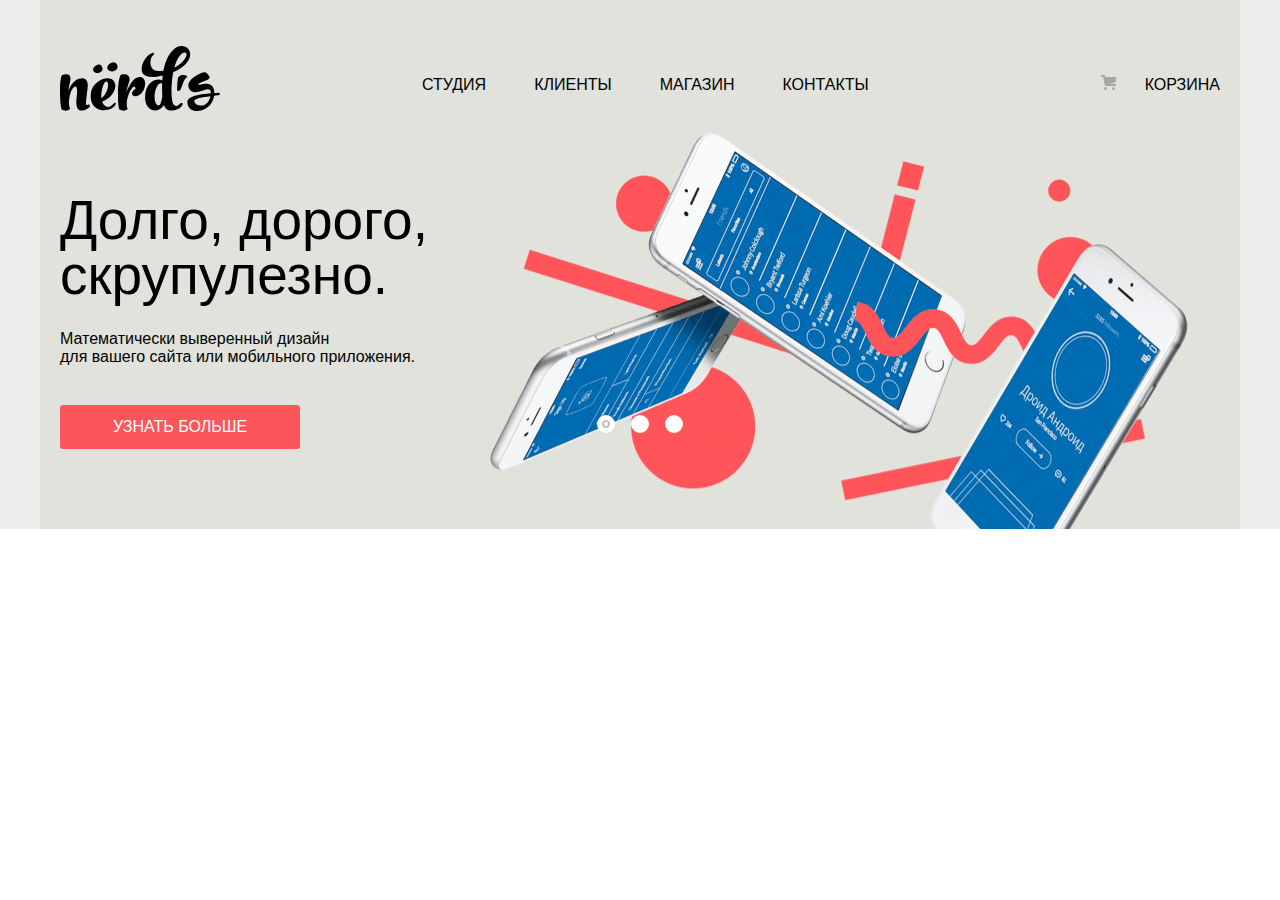
==== index.html @ 257cc210 "Slider" ====
<!DOCTYPE html>
<html lang="ru">
	<head>
		<meta charset="utf-8">
		<title>Главная</title>
		<link rel="stylesheet" href="css/normalize.css">
		<link rel="stylesheet" href="css/style.css">
		<link rel-"stylesheet" href="css/fonts.css">
	</head>

	<body>
		<!-- ===== HEADER ===== -->
		<header class="main-header">
			<!-- Main-navigation -->
			<div class="main-nav-container">
				<nav class="main-nav">
					<a class="main-header-logo">
						<img src="img/nerds-logo.svg" width="160" height="65" alt="Логотип дизайн студии Nerds">
					</a>
					<ul class="main-nav__list">
						<li class="main-nav__item"><a href="#">Студия</a></li>
						<li class="main-nav__item"><a href="#">Клиенты</a></li>
						<li class="main-nav__item"><a href="#">Магазин</a></li>
						<li class="main-nav__item"><a href="#">Контакты</a></li>
					</ul>		
				</nav>
				<a class="shopcart" href="#" title="Корзина покупок">
					<svg version="1.1" id="Layer_1" xmlns="http://www.w3.org/2000/svg" xmlns:xlink="http://www.w3.org/1999/xlink" x="0px" y="0px"
							width="15px" height="15px" viewBox="0 0 15 15" enable-background="new 0 0 15 15" xml:space="preserve">
						<g>
							<circle cx="4.5" cy="13.5" r="1.5"/>
							<circle cx="12.5" cy="13.5" r="1.5"/>
							<polygon points="15,2 4.07,2 3.648,0 0,0 0,2 2.031,2 4.016,11 15,11 15,9 9.441,9 15,6.951"/>
						</g>
					</svg>
					Корзина
				</a>
			</div>
		</header>
		
		<!-- ===== MAIN ===== -->
		<main>
			<h1 class="visually-hidden">Студия веб-дизайна "Нёрдз"</h1>

			<!-- Slider -->
			<section class="slider">
				<div class="container">
					<h2 class="visually-hidden">Преимущества</h2>
					<input class="visually-hidden" type="radio" id="product-1" name="toggle" checked>
					<input class="visually-hidden" type="radio" id="product-2" name="toggle">
					<input class="visually-hidden" type="radio" id="product-3" name="toggle">

					<div class="slider-controls">
						<label class="slider-controls__item item-1" for="product-1">Первый</label>
						<label class="slider-controls__item item-2" for="product-2">Второй</label>
						<label class="slider-controls__item item-3" for="product-3">Третий</label>
					</div>

					<ul class="slider__list">
						<li class="slider__item">
							<h3>Долго, дорого,<br> скрупулезно.</h3>
							<p>
								Математически выверенный дизайн<br>
								для вашего сайта или мобильного приложения.
							</p>
							<a class="slider__button button" href="#">Узнать больше</a>
						</li>
						<li class="slider__item">
							<h3>Любим математику как никто другой</h3>
							<p>
								Никакого креатива, только математические формулы для расчета идеальных пропорций.
							</p>
							<a class="slider__button button" href="#">Узнать больше</a>
						</li>
						<li class="slider__item">
							<h3>Только ночь,<br> только хардкор</h3>
							<p>
								Работать днем, как все? Мы против этого.<br> 
								Ближе к полуночи работа только начинается.
							</p>
							<a class="slider__button button" href="#">Узнать больше</a>
						</li>
					</ul>
				</div>
			</section>	
			
			<!-- Services -->
			<!-- <section class="services">
				<h2 class="visually-hidden">Приемущества</h2>
				<ul class="services__list">
					<li class="services__item">
						<h3>Веб-сайты</h3>
						<p>Мир никогда не будет прежним после того как увидит ваш сайт!</p>
						<button type="button" name="order">Заказать</button>
					</li>
					<li class="services__item">
						<h3>Приложения</h3>
						<p>Покорите топ-10 приложений в AppStore и Google Play</p>
						<button type="button" name="order">Заказать</button>
					</li>
					<li class="services__item">
						<h3>Презентации</h3>
						<p>Вы даже не подозреваете, насколько вы изумительны!</p>
						<button type="button" name="order">Заказать</button>
					</li>
				</ul>
			</section> -->

			<!-- Features -->
			<!-- <section class="features">
				<p>Выполняем заказы на разработку:</p>
				<ul>
					<li>Веб-сайтов любой сложности</li>
					<li>Мобильных приложений для iOS и Android</li>	
					<li>Слайдшоу и видео для корпоративных презентаций</li>
				</ul>
			</section> -->

			<!-- Сlient -->
			<!-- <section class="client">

			</section> -->

			<!-- Map -->
			<!-- <section class="map">

			</section> -->
		</main>

		<!-- ===== FOOTER ==== -->
		<!-- <footer>

		</footer> -->
	</body>
</html>
---- css/style.css ----
body {
	margin: 0;
	padding: 0;

	font-family: "Roboto", "Arial", sans-serif;
	-webkit-font-smoothing: antialiased;
	-moz-osx-font-smoothing: grayscale;
	font-size: 16px;
	color: #000000;
}

a {
	text-decoration: none;
}

li {
	list-style-type: none;
}

.visually-hidden {
	position: absolute;
	clip: rect(0 0 0 0);
	width: 1px;
	height: 1px;
	margin: -1px;
}
/* ======================== */
html,
body {
	width: 100%;
	height: 100%;
}


/* ===== HEADER ===== */
.main-header {
	background-color: #eeeeee;
	max-width: 1440px;
	min-height: 115px;
	margin: 0 auto;
	display: flex;
	/* position: relative; */
}

/* ----- Main-navigation ----- */
.main-nav-container {
	background-color: rgba(218, 219, 210, 0.637);
	min-width: 1200px;
	min-height: 115px;
	margin: 0 auto;
	position: relative;
}

.main-nav {
	/* background-color: rgba(222, 184, 135, 0.596); */
	/* width: 1160px; */
	height: 115px;
	display: flex; 
	align-items: flex-end;
}

.main-header-logo {
	padding-left: 20px; 
}

.main-nav__list {
	margin: 0 0 0 154px;
	padding: 0;
	display: flex;
}

.main-nav__item, 
.shopcart {
	margin-bottom: 15px;
}

.main-nav__item  a {
	padding-left: 48px;
}


.main-nav__item a,  
.shopcart {
	font-family: "Roboto Medium", sans-serif;
	text-transform: uppercase;
	line-height: 30px;
	color: #000000;
}

.shopcart {
	position: absolute;
	right: 0;
	bottom: 0;
	padding-right: 20px;
}

.shopcart svg {
	margin-right: 24px;
	fill: #a6a6a6;
}


/* ===== MAIN ===== */
main {
	background-color: #eeeeee;
	max-width: 1440px;
	margin: 0 auto;
}
/* ----- Slider ------ */


.container {
	background-color: rgba(218, 219, 210, 0.637);
	width: 1200px;
	margin: 0 auto;
	padding: 0 20px;
	box-sizing: border-box;
}

.slider {
	background-color: #eeeeee;
	position: relative;
}

.slider-controls {
	position: absolute;
	left: 50%;
	bottom: 104px;
	z-index: 100;

	width: 160px;
	height: 18px;

	text-align: center;
	font-size: 0;
	transform: translateX(-50%)
}

.slider-controls label {
	position: relative;

	display: inline-block;
	width: 18px;
	height: 18px;
	padding: 8px;

	border-radius: 50%;
	cursor: pointer;
}

.slider-controls label::after {
	content: "";

	position: absolute;
	top: 8px;
	left: 8px;
	z-index: 1;

	width: 18px;
	height: 18px;

	background: #ffff;

	border-radius: 50%;
}

.slider__list {
	margin: 0;
	padding: 0;
	list-style: none;
}

.slider__item {
	display: none;
  padding: 78px 0 80px 0;
}

.slider__item:nth-child(1) {
	background-image: url("/img/slider/nerds-index-slide1.png");
	background-repeat: no-repeat;
	background-position: 93% 18px;
}

.slider__item:nth-child(2) {
	background-image: url("/img/slider/nerds-index-slide2.png");
	background-repeat: no-repeat;
	background-position: 100% 0;
}

.slider__item:nth-child(3) {
	background-image: url("/img/slider/nerds-index-slide3.png");
	background-repeat: no-repeat;
	background-position: 100% 20px;
}

#product-1:checked ~ .slider__list .slider__item:nth-child(1) {
  display: block;
}

#product-2:checked ~ .slider__list .slider__item:nth-child(2) {
  display: block;
}

#product-3:checked ~ .slider__list .slider__item:nth-child(3) {
  display: block;
}

#product-1:checked ~ .slider-controls .item-1::before,
#product-2:checked ~ .slider-controls .item-2::before,
#product-3:checked ~ .slider-controls .item-3::before {
	content: "";
	position: absolute;
	left: 50%;
	top: 50%;
	z-index: 2;
  width: 4px;
	height: 4px;
	margin: -4px;
  background-color: inherit;
  border: 2px solid #c1c1c1;
  border-radius: 50%;
}

.slider__item h3 {
	max-width: 600px;
	margin: 0;
	margin-bottom: 27px;

	font-size: 55px;
  line-height: 55px;
  font-weight: 500;
}

.slider__item p {
	max-width: 430px;
  margin: 0;
  margin-bottom: 38px;
}

.button {
	display: block;
  width: 240px;
	padding: 13px 0;
	
	font-size: 16px;
  line-height: 18px;
  color: #ffffff;
  text-transform: uppercase;
  text-align: center;
	text-decoration: none;
	
	background-color: #fb565a;
  border-radius: 3px;
  border: none;
}

.button:hover,
.button:focus {
  background-color: #e74246;
}

.button:active {
  background-color: #d7373b;
  color: rgba(255, 255, 255, 0.3);
  box-shadow: 0 3px rgba(0, 0, 0, 0.1) inset;
}
---- css/fonts.css ----
/* font-famaly: "Roboto Regular" */
@font-face {
	font-family: "Roboto Regular";
	src: url("../fonts/RobotoRegular/RobotoRegular.eot");
	src: url("../fonts/RobotoRegular/RobotoRegular.eot?#iefix") format("embedded-opentype"),
			 url("../fonts/RobotoRegular/RobotoRegular.woof") format("woff"),
			 url("../fonts/RobotoRegular/RobotoRegular.ttf") format("truetype");
			 font-style: normal;
			 font-weight: normal;
			 font-display: optional;
}

/* font-famaly: "Roboto Medium" */
@font-face {
	font-family: "Roboto Medium";
	src: url("../fonts/RobotoMedium/RobotoMedium.eot");
	src: url("../fonts/RobotoMedium/RobotoMedium.eot?#iefix") format("embedded-opentype"),
			 url("../fonts/RobotoMedium/RobotoMedium.woof") format("woff"),
			 url("../fonts/RobotoMedium/RobotoMedium.ttf") format("truetype");
			 font-style: normal;
			 font-weight: normal;
			 font-display: optional;
}

/* font-famaly: "Roboto Bold" */
@font-face {
	font-family: "Roboto Bold";
	src: url("../fonts/RobotoBold/RobotoBold.eot");
	src: url("../fonts/RobotoBold/RobotoBold.eot?#iefix") format("embedded-opentype"),
			 url("../fonts/RobotoBold/RobotoBold.woof") format("woff"),
			 url("../fonts/RobotoBold/RobotoBold.ttf") format("truetype");
			 font-style: normal;
			 font-weight: 700;
			 font-display: optional;
}
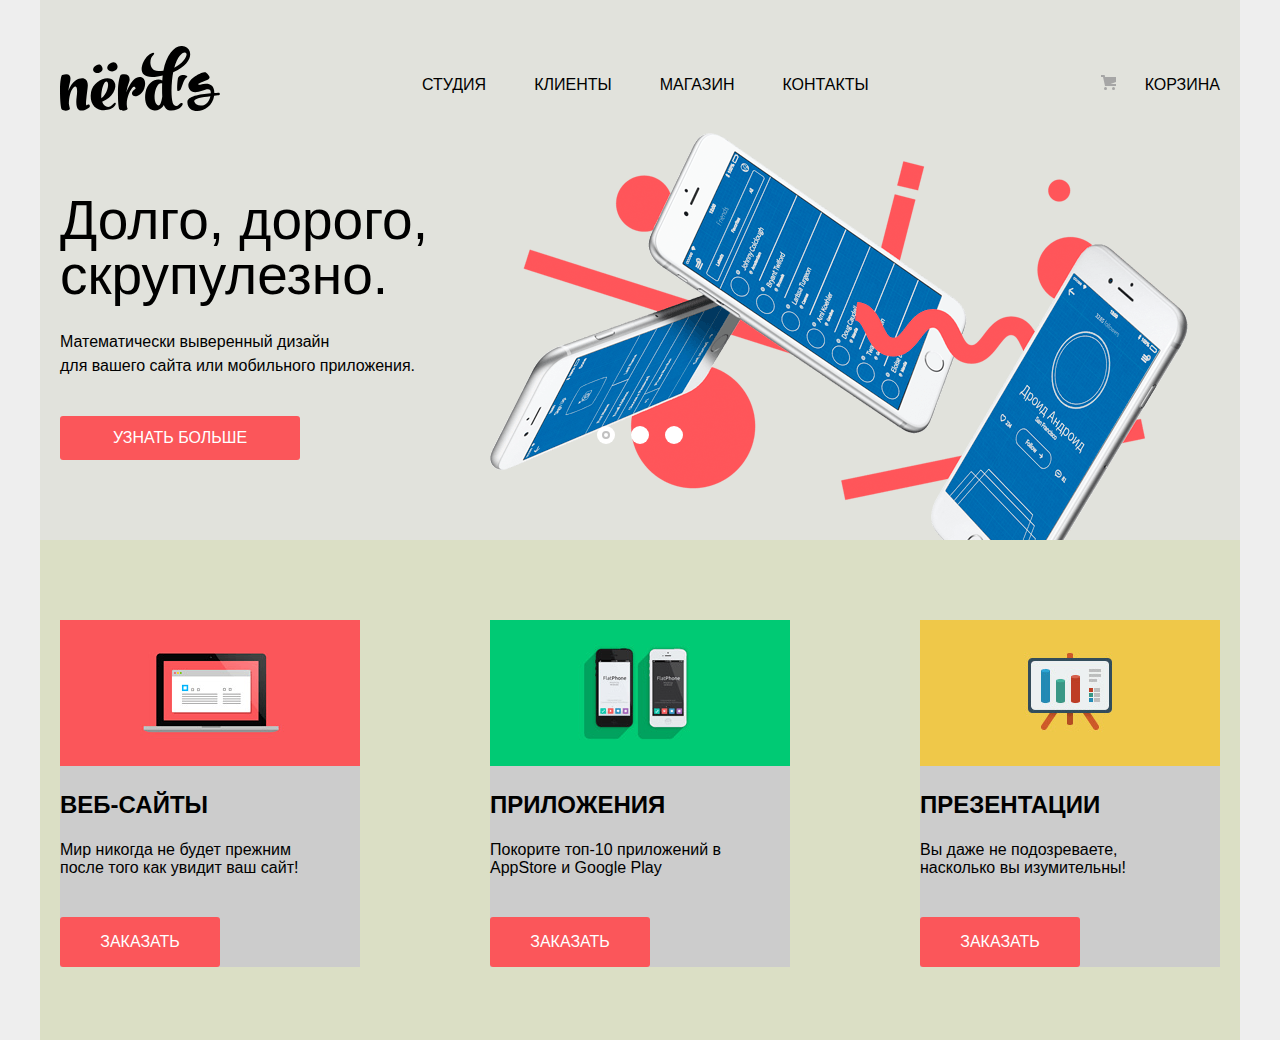
==== commit ae5eb818: "Services" ====
--- a/index.html
+++ b/index.html
@@ -41,7 +41,6 @@
 		<!-- ===== MAIN ===== -->
 		<main>
 			<h1 class="visually-hidden">Студия веб-дизайна "Нёрдз"</h1>
-
 			<!-- Slider -->
 			<section class="slider">
 				<div class="container">
@@ -49,13 +48,11 @@
 					<input class="visually-hidden" type="radio" id="product-1" name="toggle" checked>
 					<input class="visually-hidden" type="radio" id="product-2" name="toggle">
 					<input class="visually-hidden" type="radio" id="product-3" name="toggle">
-
 					<div class="slider-controls">
 						<label class="slider-controls__item item-1" for="product-1">Первый</label>
 						<label class="slider-controls__item item-2" for="product-2">Второй</label>
 						<label class="slider-controls__item item-3" for="product-3">Третий</label>
 					</div>
-
 					<ul class="slider__list">
 						<li class="slider__item">
 							<h3>Долго, дорого,<br> скрупулезно.</h3>
@@ -82,29 +79,32 @@
 						</li>
 					</ul>
 				</div>
-			</section>	
+			</section>
 			
 			<!-- Services -->
-			<!-- <section class="services">
-				<h2 class="visually-hidden">Приемущества</h2>
+			<section class="services">
+				<h2 class="visually-hidden">Услуги</h2>
 				<ul class="services__list">
-					<li class="services__item">
+					<!-- services__item-1 -->
+					<li class="services__item services__item-1">
 						<h3>Веб-сайты</h3>
-						<p>Мир никогда не будет прежним после того как увидит ваш сайт!</p>
+						<p>Мир никогда не будет прежним</br> после того как увидит ваш сайт!</p>
 						<button type="button" name="order">Заказать</button>
 					</li>
-					<li class="services__item">
+					<!-- services__item-2 -->
+					<li class="services__item services__item-2">
 						<h3>Приложения</h3>
 						<p>Покорите топ-10 приложений в AppStore и Google Play</p>
 						<button type="button" name="order">Заказать</button>
 					</li>
-					<li class="services__item">
+					<!-- services__item-3 -->
+					<li class="services__item services__item-3">
 						<h3>Презентации</h3>
-						<p>Вы даже не подозреваете, насколько вы изумительны!</p>
+						<p>Вы даже не подозреваете,</br> насколько вы изумительны!</p>
 						<button type="button" name="order">Заказать</button>
 					</li>
 				</ul>
-			</section> -->
+			</section>
 
 			<!-- Features -->
 			<!-- <section class="features">
--- a/css/style.css
+++ b/css/style.css
@@ -106,9 +106,8 @@
 	max-width: 1440px;
 	margin: 0 auto;
 }
+
 /* ----- Slider ------ */
-
-
 .container {
 	background-color: rgba(218, 219, 210, 0.637);
 	width: 1200px;
@@ -138,12 +137,10 @@
 
 .slider-controls label {
 	position: relative;
-
 	display: inline-block;
 	width: 18px;
 	height: 18px;
 	padding: 8px;
-
 	border-radius: 50%;
 	cursor: pointer;
 }
@@ -234,7 +231,8 @@
 .slider__item p {
 	max-width: 430px;
   margin: 0;
-  margin-bottom: 38px;
+	margin-bottom: 38px;
+	line-height: 24px;
 }
 
 .button {
@@ -265,7 +263,73 @@
   box-shadow: 0 3px rgba(0, 0, 0, 0.1) inset;
 }
 
-
-
-
-
+/* ----- Services ------ */
+.services {
+	background-color: #dbdfc5;
+	width: 1200px;
+	height: 500px;
+	margin: 0 auto;
+	padding: 80px 20px 0;
+	box-sizing: border-box;
+}
+
+.services__list {
+	display: flex;
+	justify-content: space-between;
+	margin: 0;
+	padding: 0;
+}
+
+.services__item {
+	background-color: #cccccc;
+	width: 300px;
+	height: 347px;
+	/* margin: 0 auto; */
+}
+
+.services__item-1 {
+	background-image: url("/img/advantages/illustration-1.png");
+	background-repeat: no-repeat;
+}
+
+.services__item-2 {
+	background-image: url("/img/advantages/illustration-2.png");
+	background-repeat: no-repeat;
+}
+
+.services__item-3 {
+	background-image: url("/img/advantages/illustration-3.png");background-repeat: no-repeat;
+}
+
+.services__item h3 {
+	/* background-color: #d7373b; */
+	margin: 170px 0 0;
+
+	text-transform: uppercase;
+	font-size: 24px;
+	line-height: 30px;
+	font-weight: bold;
+}
+
+.services__item p {
+	/* background-color: #e74246; */
+	margin: 21px 0 0;
+}
+.services__item button {
+	width: 160px;
+	height: 50px;
+
+	margin: 39px 0 0;
+
+	font-size: 16px;
+	line-height: 18px;
+	color: #ffffff;
+	text-transform: uppercase;
+	text-align: center;
+	text-decoration: none;
+
+	background-color: #FB565A;
+	border-radius: 3px;
+	border: none;
+}
+
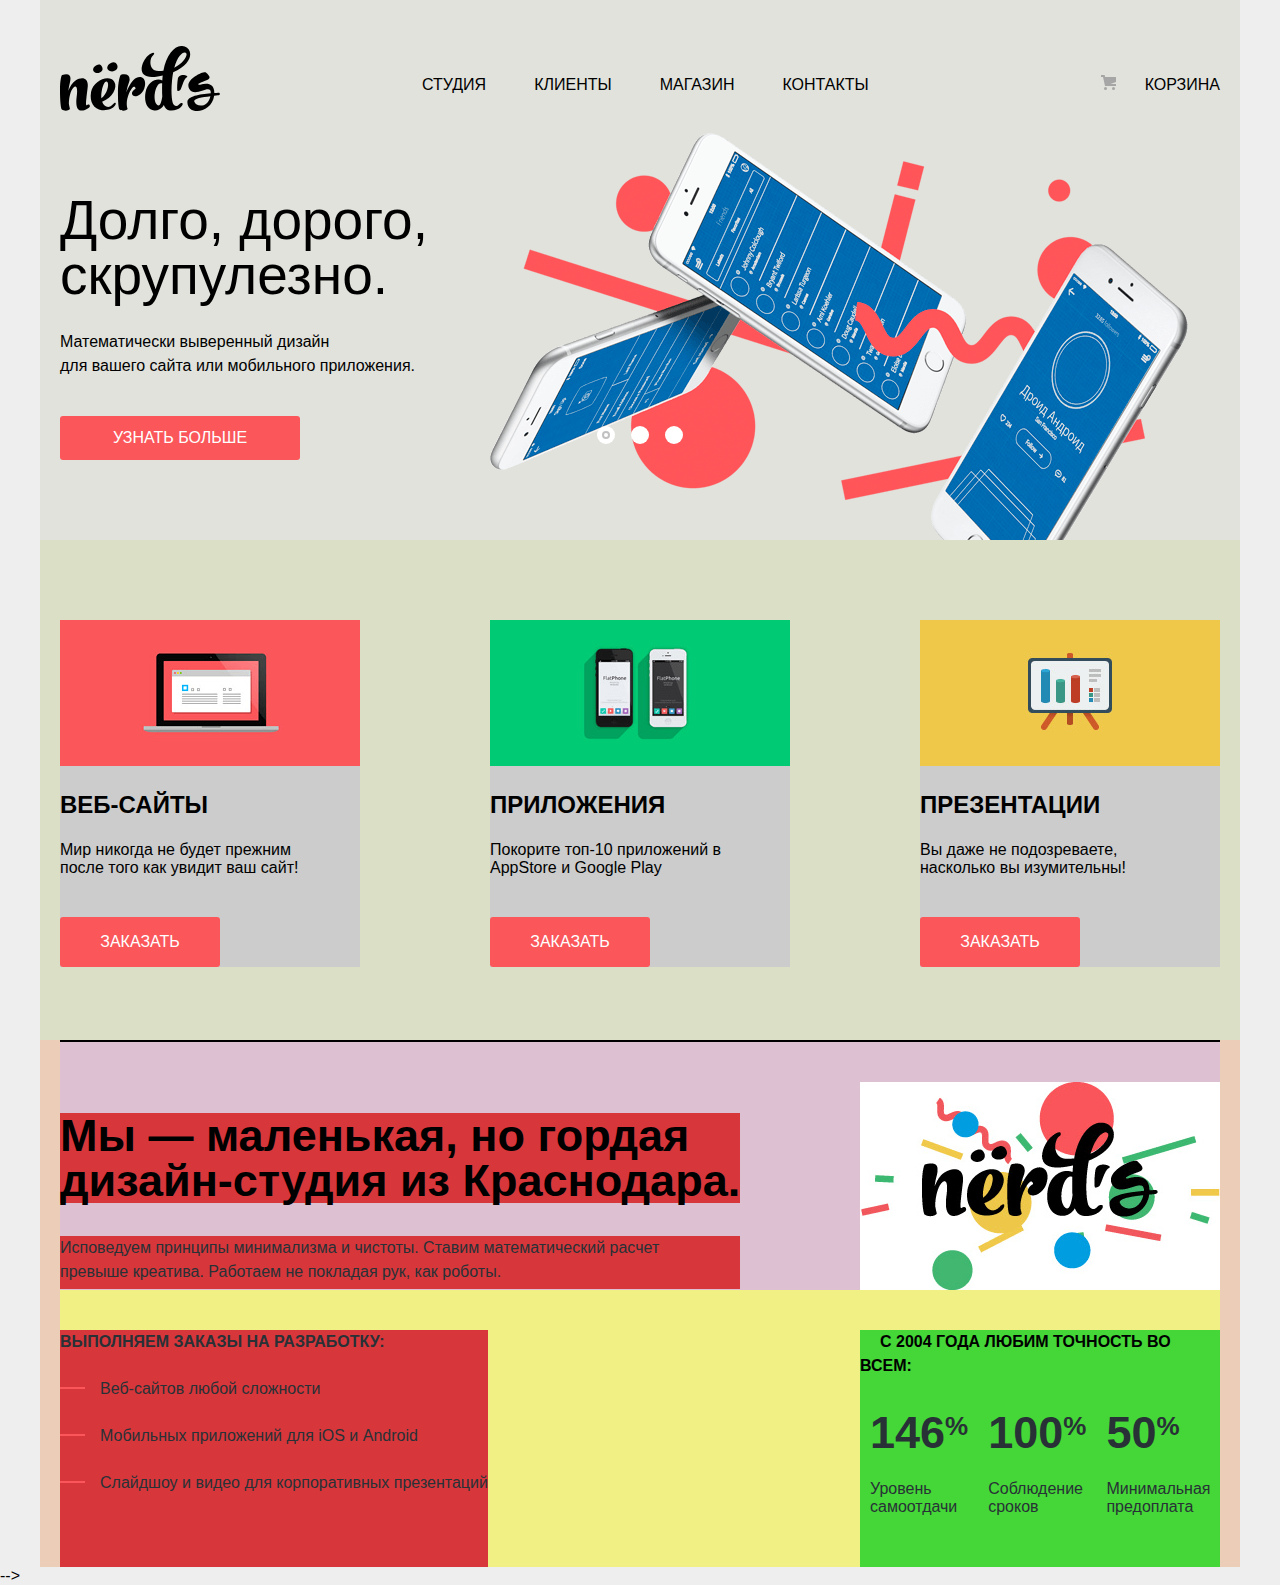
==== commit d3af9f59: "Features" ====
--- a/index.html
+++ b/index.html
@@ -5,7 +5,7 @@
 		<title>Главная</title>
 		<link rel="stylesheet" href="css/normalize.css">
 		<link rel="stylesheet" href="css/style.css">
-		<link rel-"stylesheet" href="css/fonts.css">
+		<link rel="stylesheet" href="css/fonts.css">
 	</head>
 
 	<body>
@@ -107,17 +107,51 @@
 			</section>
 
 			<!-- Features -->
-			<!-- <section class="features">
-				<p>Выполняем заказы на разработку:</p>
-				<ul>
-					<li>Веб-сайтов любой сложности</li>
-					<li>Мобильных приложений для iOS и Android</li>	
-					<li>Слайдшоу и видео для корпоративных презентаций</li>
-				</ul>
-			</section> -->
+			<section class="features">
+				<!-- features-top -->
+				<div class="features-top">
+					<div class="features-top__text">
+						<h1>Мы — маленькая, но гордая<br> дизайн-студия из Краснодара.</h1>
+						<p>
+							Исповедуем принципы минимализма и чистоты. Ставим математический расчет<br> превыше креатива. Работаем не покладая рук, как роботы.
+						</p>
+					</div>
+					<img class="features-top-logo" src="/img/nerds-illustration.png" alt="Логотип дизайн студии Nerds">
+				</div>
+				<!-- features-bottom -->
+				<div class="features-bottom">
+					<ul class="features-bottom__list1">
+						<li><span class="features-bottom__title">Выполняем заказы на разработку:</span>
+							<ul>
+								<li class="features-bottom__item">Веб-сайтов любой сложности</li>
+								<li class="features-bottom__item">Мобильных приложений для iOS и Android</li>
+								<li class="features-bottom__item">Слайдшоу и видео для корпоративных презентаций</li>
+							</ul>
+						</li>
+					</ul>
+					<ul class="features-bottom__list2">
+						<li><span class="features-bottom__title title-list2">с 2004 года Любим точность во всем:</span>
+							<ul class="features-bottom__list2-sublist features-bottom__flexbox">
+								<li>
+									<span>146</span><sup>%</sup> 
+									<p>Уровень самоотдачи</p>
+								</li>
+								<li>
+									<span>100</span><sup>%</sup> 
+									<p>Соблюдение сроков</p>
+								</li>
+								<li>
+									<span>50</span><sup>%</sup> 
+									<p>Минимальная предоплата</p>
+								</li>
+							</ul>
+						</li>
+					</ul>
+				</div>
+			</section>
 
 			<!-- Сlient -->
-			<!-- <section class="client">
+			<section class="client">
 
 			</section> -->
 
--- a/css/style.css
+++ b/css/style.css
@@ -107,7 +107,7 @@
 	margin: 0 auto;
 }
 
-/* ----- Slider ------ */
+/* ===== Slider ===== */
 .container {
 	background-color: rgba(218, 219, 210, 0.637);
 	width: 1200px;
@@ -247,7 +247,7 @@
   text-align: center;
 	text-decoration: none;
 	
-	background-color: #fb565a;
+	background-color: #FB565A;
   border-radius: 3px;
   border: none;
 }
@@ -263,7 +263,7 @@
   box-shadow: 0 3px rgba(0, 0, 0, 0.1) inset;
 }
 
-/* ----- Services ------ */
+/* ===== Services ====== */
 .services {
 	background-color: #dbdfc5;
 	width: 1200px;
@@ -333,3 +333,164 @@
 	border: none;
 }
 
+
+/* ===== Features ===== */
+.features {
+	background-color: rgba(235, 192, 163, 0.712);
+	width: 1200px;
+	height: 527px;
+	margin: 0 auto;
+	padding: 0 20px;
+	box-sizing: border-box;
+	position: relative;
+}
+
+.features::after {
+	content: '';
+	width: 1160px;
+	height: 2px;
+	top: 0;
+	background-color: #000000;
+	position: absolute; 
+}
+
+.features p, h1 {
+	margin: 0;
+}
+
+.features li {
+	line-height: 24px;
+	color: #283136;
+}
+
+/* ----- features-top ----- */
+.features-top {
+	background-color: #cab2f771;
+	width: 100%;
+	height: 250px;
+	display: flex;
+	justify-content: space-between;
+	
+}
+
+.features-top h1 {
+	background-color: #d7373b;
+	margin: 73px 0 0;
+	font-family: "Roboto Medium", sans-serif;
+	font-size: 45px;
+	line-height: 45px;
+}
+
+.features-top p {
+	background-color: #d7373b;
+	margin: 33px 0 0;
+	padding: 0 0 5px;
+	line-height: 24px;
+	color: #283136;
+}
+
+.features-top-logo {
+	width: 360px;
+	height: 208px;
+	margin: 42px 0 0;
+}
+
+/* ----- features-bottom ----- */
+.features-bottom {
+	background-color: #f1f084;
+	width: 100%;
+	height: 237px;
+	/* height: 160px; */
+	padding: 40px 0 0;
+	display: flex;
+	justify-content: space-between;
+}
+
+.features-bottom__title {
+	text-transform: uppercase;
+	font-weight: 700;
+	line-height: 24px;
+	color: #000000;
+}
+
+.features-bottom__list1 {
+	margin: 0;
+	padding: 0;
+	background-color: #d7373b;
+}
+
+.features-bottom__list1 span {
+	color: #283136;
+}
+
+.features-bottom__list1 li {
+	line-height: 24px;
+	color: #283136;
+}
+
+.features-bottom__item {
+	position: relative;
+	margin: 23px 0 0;
+}
+
+.features-bottom__item:before  {
+	content: '';
+	width: 25px;
+	height: 2px;
+	position: absolute;
+	right: 100%;
+	margin-top: 10px; 
+	margin-right: 15px;
+	background-color: #FB565A;
+} 
+
+ 
+.features-bottom__list2 {
+	background-color: #44d737;
+	margin: 0;
+	padding: 0;
+	width: 360px;
+}
+
+.features-bottom__list2 .title-list2 {
+	margin-left: 20px;
+}
+
+.features-bottom__flexbox {
+	display: flex;
+}
+
+.features-bottom__list2-sublist {
+	margin: 50px 0 0 -30px;
+}
+.features-bottom__list2-sublist span {
+	font-size: 45px;
+	font-weight: 700;
+	line-height: 10px;
+}
+
+.features-bottom__list2-sublist sup {
+	font-size: 26px;
+	font-weight: 700;
+}
+
+.features-bottom__list2-sublist li {
+	padding: 0 20px 0 0;
+}
+
+.features-bottom__list2-sublist p {
+	color: #283136;
+	line-height: 18px;
+	margin: 25px 0 0;
+}
+
+/* ===== Client ===== */
+
+
+
+
+
+
+
+
+
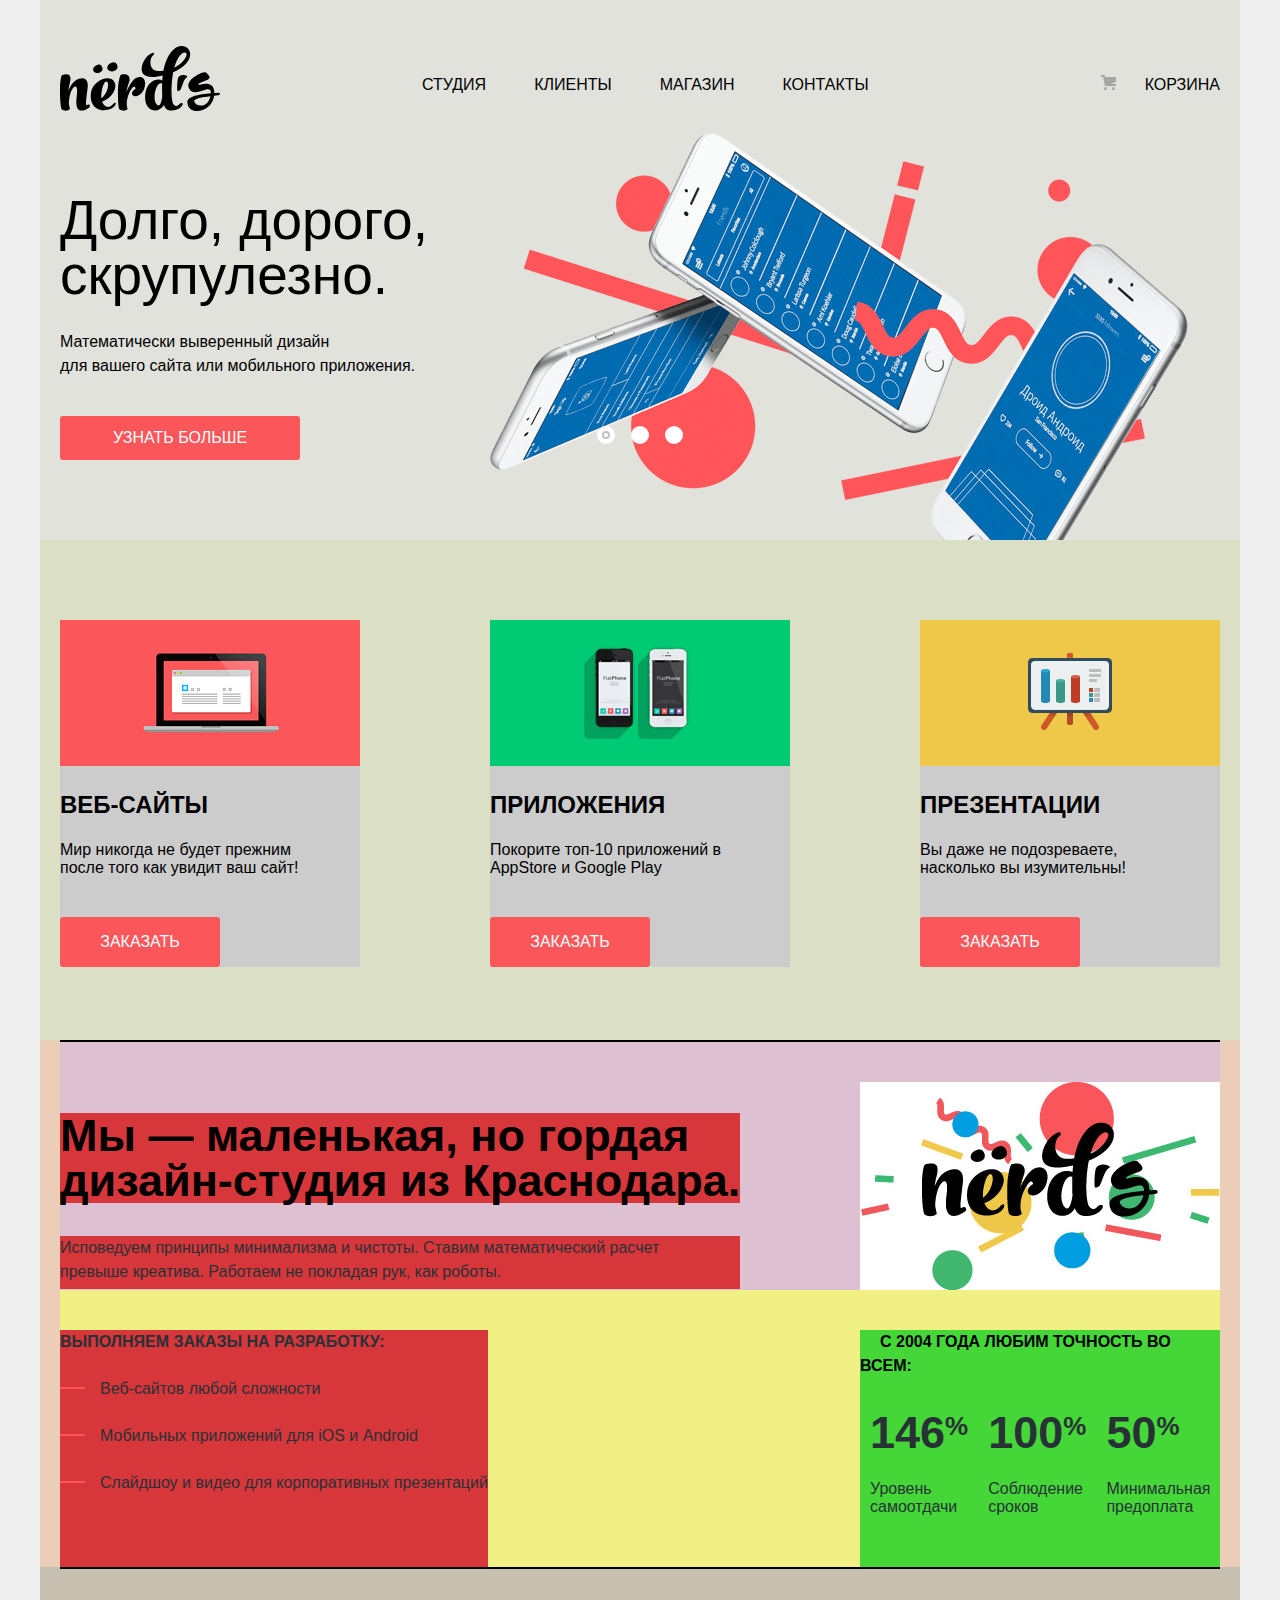
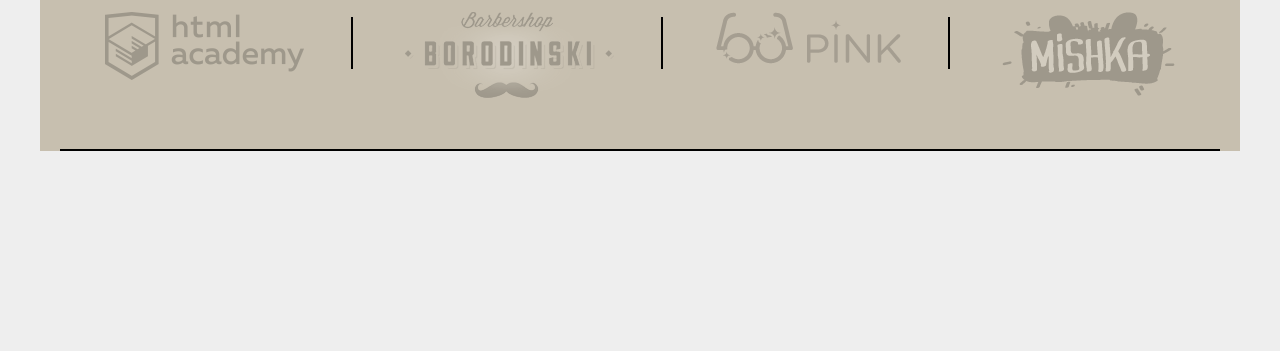
==== commit 74b48767: "Сlients" ====
--- a/index.html
+++ b/index.html
@@ -41,9 +41,9 @@
 		<!-- ===== MAIN ===== -->
 		<main>
 			<h1 class="visually-hidden">Студия веб-дизайна "Нёрдз"</h1>
-			<!-- Slider -->
+			<!-- ===== Slider ===== -->
 			<section class="slider">
-				<div class="container">
+				<div class="slider-container">
 					<h2 class="visually-hidden">Преимущества</h2>
 					<input class="visually-hidden" type="radio" id="product-1" name="toggle" checked>
 					<input class="visually-hidden" type="radio" id="product-2" name="toggle">
@@ -81,7 +81,7 @@
 				</div>
 			</section>
 			
-			<!-- Services -->
+			<!-- ===== Services ===== -->
 			<section class="services">
 				<h2 class="visually-hidden">Услуги</h2>
 				<ul class="services__list">
@@ -106,7 +106,7 @@
 				</ul>
 			</section>
 
-			<!-- Features -->
+			<!-- ===== Features ===== -->
 			<section class="features">
 				<!-- features-top -->
 				<div class="features-top">
@@ -150,15 +150,28 @@
 				</div>
 			</section>
 
-			<!-- Сlient -->
-			<section class="client">
+			<!-- ===== Сlients ====== -->
+			<section class="clients">
+				<ul class="clients___list">
+					<li class="client__items">
+						<a href="#"><img src="img/brends/logo-1.png" alt=""></a>
+					</li>
+					<li class="client__items">
+						<a href="#"><img src="img/brends/logo-2.png" alt=""></a>
+					</li>
+					<li class="client__items">
+						<a href="#"><img src="img/brends/logo-3.png" alt=""></a>
+					</li>
+					<li class="client__items">
+						<a href="#"><img src="img/brends/logo-4.png" alt=""></a>
+					</li>
+				</ul>
+			</section>
 
-			</section> -->
+			<!-- ===== Map ===== -->
+			<section class="map">
 
-			<!-- Map -->
-			<!-- <section class="map">
-
-			</section> -->
+			</section>
 		</main>
 
 		<!-- ===== FOOTER ==== -->
--- a/css/style.css
+++ b/css/style.css
@@ -31,12 +31,11 @@
 	height: 100%;
 }
 
-
 /* ===== HEADER ===== */
 .main-header {
 	background-color: #eeeeee;
 	max-width: 1440px;
-	min-height: 115px;
+	/* min-height: 115px; */
 	margin: 0 auto;
 	display: flex;
 	/* position: relative; */
@@ -45,10 +44,12 @@
 /* ----- Main-navigation ----- */
 .main-nav-container {
 	background-color: rgba(218, 219, 210, 0.637);
-	min-width: 1200px;
-	min-height: 115px;
-	margin: 0 auto;
-	position: relative;
+	width: 1200px;
+	height: 115px;
+	margin: 0 auto;
+	position: relative;
+	padding: 0 20px;
+	box-sizing: border-box;
 }
 
 .main-nav {
@@ -59,9 +60,6 @@
 	align-items: flex-end;
 }
 
-.main-header-logo {
-	padding-left: 20px; 
-}
 
 .main-nav__list {
 	margin: 0 0 0 154px;
@@ -108,7 +106,7 @@
 }
 
 /* ===== Slider ===== */
-.container {
+.slider-container {
 	background-color: rgba(218, 219, 210, 0.637);
 	width: 1200px;
 	margin: 0 auto;
@@ -484,13 +482,70 @@
 	margin: 25px 0 0;
 }
 
-/* ===== Client ===== */
-
-
-
-
-
-
-
-
-
+/* ===== Clients ===== */
+.clients {
+	background-color: #c0b7a5dc;
+	width: 1200px;
+	height: 184px;
+	margin: 0 auto;
+	padding: 0 20px;
+	box-sizing: border-box;
+	position: relative;
+}
+
+.clients::after {
+	content: '';
+	width: 1160px;
+	height: 2px;
+	top: 0;
+	background-color: #000000;
+	position: absolute; 
+}
+
+.clients::before {
+	content: '';
+	width: 1160px;
+	height: 2px;
+	bottom: 0;
+	background-color: #000000;
+	position: absolute; 
+}
+
+.clients___list {
+	padding: 45px 45px 0;
+	margin: 0;
+	display: flex;
+	justify-content: space-between;
+	position: relative;
+}
+
+.client__items::after {
+	background-color: #000000;
+	content: '';
+	width: 2px;
+	height: 52px;
+	position: absolute; 
+	margin: 5px 0 0 47px;
+}
+
+.client__items:last-child::after {
+	display: none;
+}
+
+.clients___list img {
+	opacity: 0.2;
+}
+
+
+/* ===== Map ===== */
+.map {
+	border-color: #3de22e;
+	width: 1200px;
+	height: 200px;
+	margin: 0 auto;
+	padding: 0 20px;
+	box-sizing: border-box;
+}
+
+
+
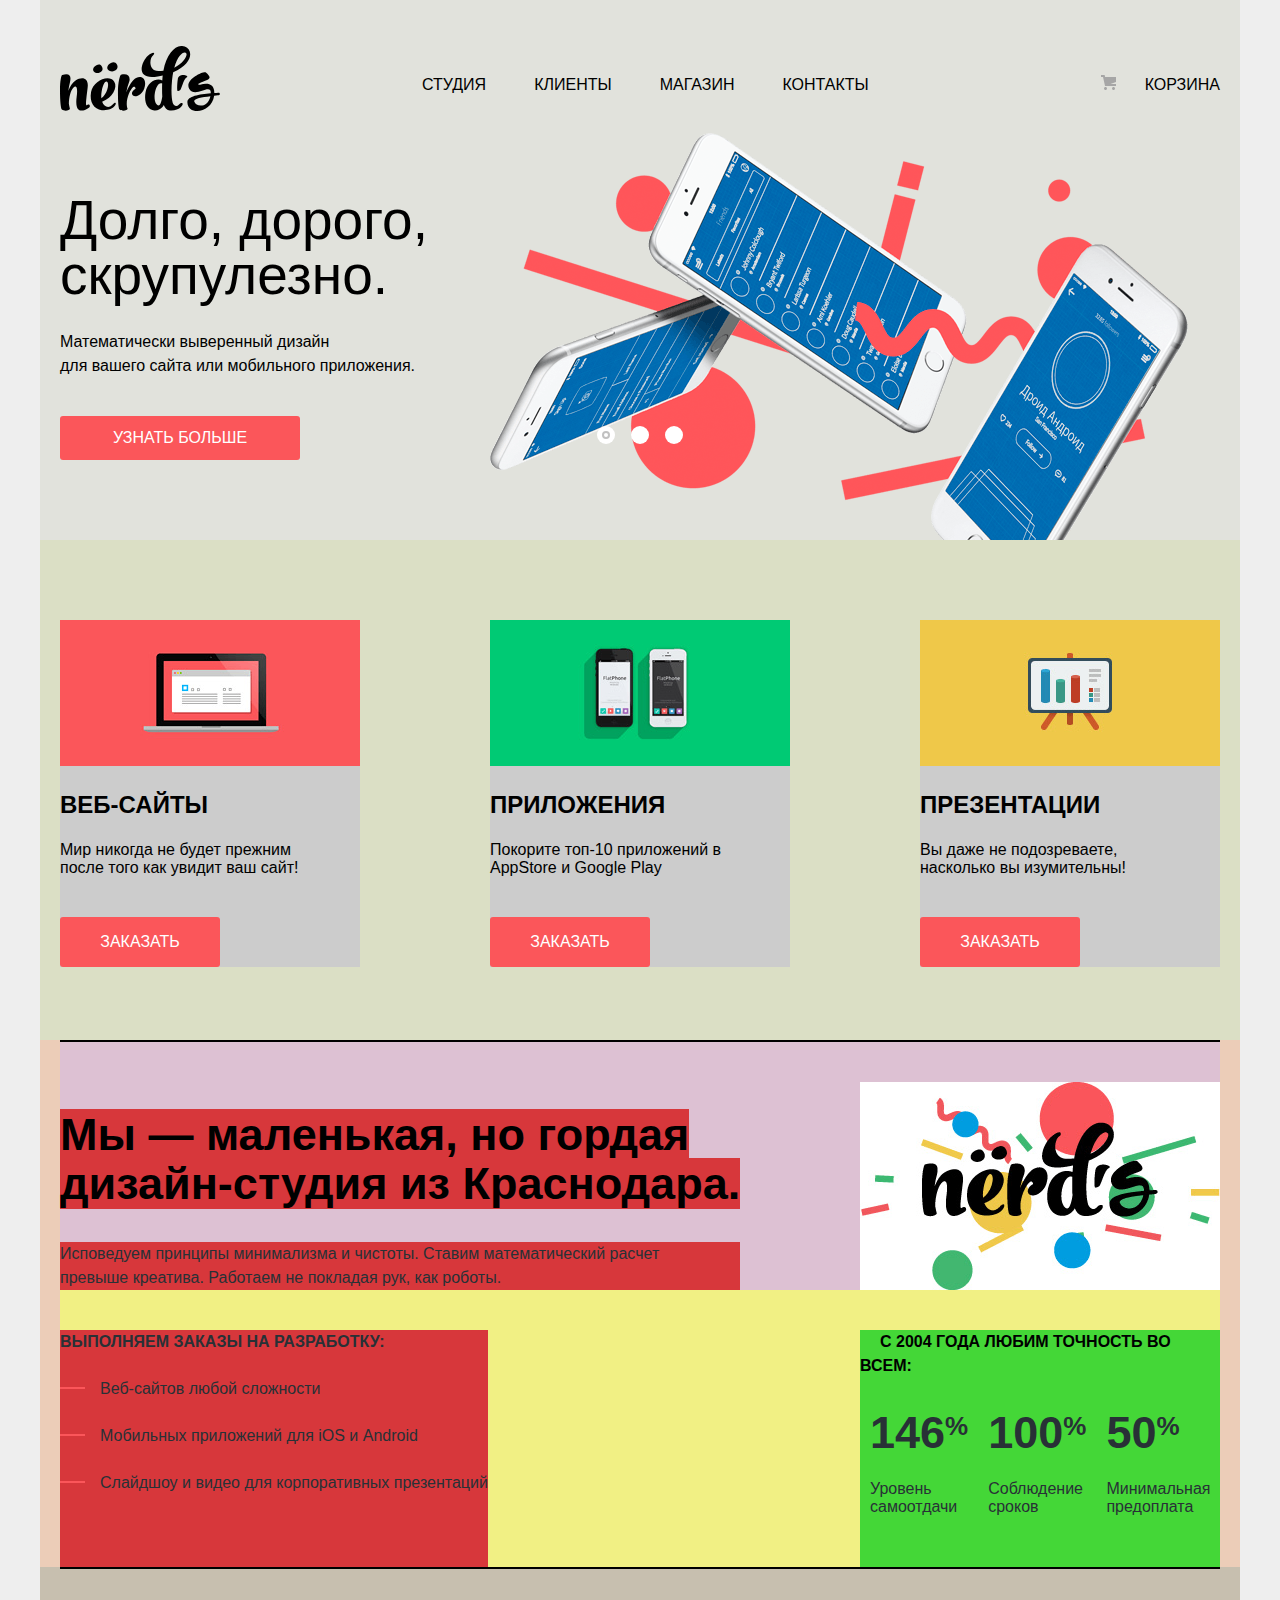
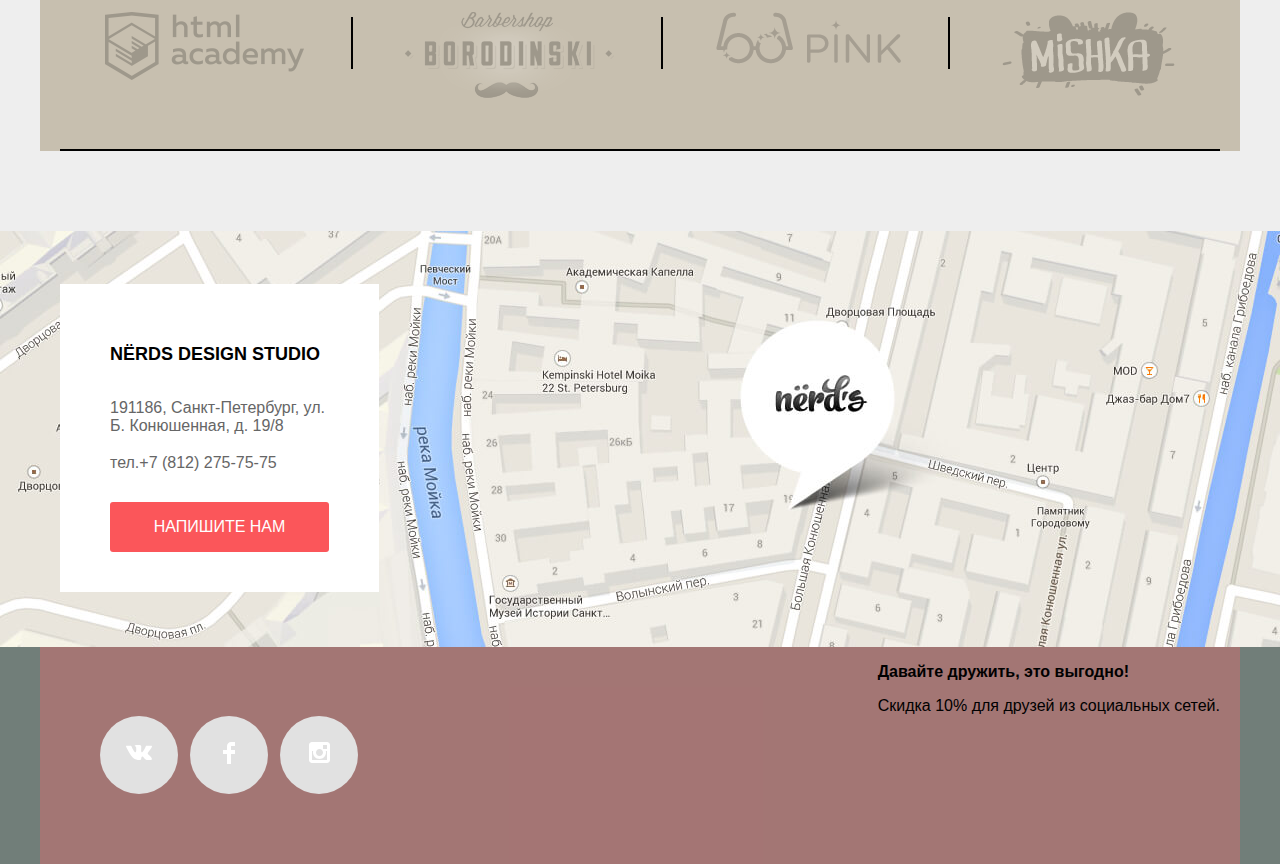
==== commit 3beeb0b9: "Contacts" ====
--- a/index.html
+++ b/index.html
@@ -25,14 +25,11 @@
 					</ul>		
 				</nav>
 				<a class="shopcart" href="#" title="Корзина покупок">
-					<svg version="1.1" id="Layer_1" xmlns="http://www.w3.org/2000/svg" xmlns:xlink="http://www.w3.org/1999/xlink" x="0px" y="0px"
-							width="15px" height="15px" viewBox="0 0 15 15" enable-background="new 0 0 15 15" xml:space="preserve">
-						<g>
-							<circle cx="4.5" cy="13.5" r="1.5"/>
-							<circle cx="12.5" cy="13.5" r="1.5"/>
-							<polygon points="15,2 4.07,2 3.648,0 0,0 0,2 2.031,2 4.016,11 15,11 15,9 9.441,9 15,6.951"/>
-						</g>
-					</svg>
+					<svg width="15" height="15" viewBox="0 0 15 15" fill="none" xmlns="http://www.w3.org/2000/svg">
+						<path fill="#A6A6A6" d="M4.5 15C5.32843 15 6 14.3284 6 13.5C6 12.6716 5.32843 12 4.5 12C3.67157 12 3 12.6716 3 13.5C3 14.3284 3.67157 15 4.5 15Z"/>
+						<path fill="#A6A6A6" d="M12.5 15C13.3284 15 14 14.3284 14 13.5C14 12.6716 13.3284 12 12.5 12C11.6716 12 11 12.6716 11 13.5C11 14.3284 11.6716 15 12.5 15Z"/>
+						<path fill="#A6A6A6" d="M15 2H4.07L3.648 0H0V2H2.031L4.016 11H15V9H9.441L15 6.951V2Z"/>
+					</svg>	
 					Корзина
 				</a>
 			</div>
@@ -41,8 +38,10 @@
 		<!-- ===== MAIN ===== -->
 		<main>
 			<h1 class="visually-hidden">Студия веб-дизайна "Нёрдз"</h1>
+
 			<!-- ===== Slider ===== -->
 			<section class="slider">
+				<h2 class="visually-hidden">Сдайдер</h2>
 				<div class="slider-container">
 					<h2 class="visually-hidden">Преимущества</h2>
 					<input class="visually-hidden" type="radio" id="product-1" name="toggle" checked>
@@ -108,10 +107,11 @@
 
 			<!-- ===== Features ===== -->
 			<section class="features">
+				<h2 class="visually-hidden">Преимущества</h2>
 				<!-- features-top -->
 				<div class="features-top">
 					<div class="features-top__text">
-						<h1>Мы — маленькая, но гордая<br> дизайн-студия из Краснодара.</h1>
+						<b class="features-top__title">Мы — маленькая, но гордая<br> дизайн-студия из Краснодара.</b>
 						<p>
 							Исповедуем принципы минимализма и чистоты. Ставим математический расчет<br> превыше креатива. Работаем не покладая рук, как роботы.
 						</p>
@@ -152,6 +152,7 @@
 
 			<!-- ===== Сlients ====== -->
 			<section class="clients">
+				<h2 class="visually-hidden">Клиенты</h2>
 				<ul class="clients___list">
 					<li class="client__items">
 						<a href="#"><img src="img/brends/logo-1.png" alt=""></a>
@@ -168,15 +169,55 @@
 				</ul>
 			</section>
 
-			<!-- ===== Map ===== -->
-			<section class="map">
-
+			<!-- ===== Contacts ===== -->
+			<section class="contacts">
+				<h2 class="visually-hidden">Контакты</h2>
+				<div class="contacts__container">
+					<div class="contacts__info">
+						<h3>NЁRDS DESIGN STUDIO</h3>
+						<p class="contacts-adress">
+							191186, Санкт-Петербург, ул. Б. Конюшенная, д. 19/8
+						</p>
+						<p class="contacts-phone">
+							тел.+7 (812) 275-75-75
+						</p>
+						<button type="button" name="order">Напишите нам</button>
+					</div>
+				</div>
 			</section>
 		</main>
 
 		<!-- ===== FOOTER ==== -->
-		<!-- <footer>
-
-		</footer> -->
+		<footer class="main-footer">
+			<div class="main-footer__container">
+				<ul class="social-battons">
+					<li>
+						<a href="#" class="social-btn-vkontakte" title="Мы в Вконтакте">
+							<svg width="27" height="15" viewBox="0 0 27 15" fill="none" xmlns="http://www.w3.org/2000/svg">
+								<path  fill="white" d="M16.138 11.51C17.094 11.201 18.318 13.55 19.621 14.449C20.599 15.13 21.348 14.983 21.348 14.983L24.821 14.933C24.821 14.933 26.636 14.821 25.778 13.379C25.707 13.259 25.275 12.31 23.193 10.357C21.016 8.31404 21.311 8.64504 23.932 5.11304C25.529 2.96004 26.168 1.64504 25.968 1.08504C25.776 0.546037 24.603 0.686037 24.603 0.686037L20.69 0.713037C20.309 0.714037 19.986 0.832037 19.839 1.22804C19.836 1.23204 19.218 2.89404 18.394 4.30704C16.653 7.29604 15.958 7.45504 15.67 7.26804C15.009 6.83504 15.176 5.53104 15.176 4.60404C15.176 1.70704 15.608 0.499037 14.33 0.187037C13.903 0.0830374 13.591 0.0150374 12.502 0.00503741C11.11 -0.0159626 9.92797 0.00503743 9.25797 0.334037C8.81297 0.557037 8.47197 1.04604 8.67897 1.07404C8.93897 1.10904 9.52197 1.23404 9.83397 1.66004C10.235 2.21204 10.223 3.44904 10.223 3.44904C10.223 3.44904 10.452 6.86004 9.68297 7.28304C9.15497 7.57304 8.43297 6.98104 6.87997 4.26704C6.08697 2.87904 5.48797 1.34504 5.48797 1.34504C5.48797 1.34504 5.37197 1.06004 5.16197 0.904037C4.91197 0.719037 4.56197 0.660037 4.56197 0.660037L0.84797 0.684037C0.84797 0.684037 0.28997 0.700037 0.0849697 0.946037C-0.0970303 1.16404 0.0699697 1.61404 0.0699697 1.61404C0.0699697 1.61404 2.97897 8.49504 6.27297 11.961C9.29297 15.143 12.725 14.932 12.725 14.932H14.28C14.28 14.932 14.749 14.878 14.989 14.62C15.213 14.38 15.203 13.929 15.203 13.929C15.203 13.929 15.172 11.82 16.138 11.51Z"/>
+							</svg>							
+						</a>
+					</li>
+					<li>
+						<a href="#" class="social-btn-facebook" title="Мы в Фейсбук">
+							<svg width="12" height="22" viewBox="0 0 12 22" fill="none" xmlns="http://www.w3.org/2000/svg">
+								<path  fill="white" d="M12 4V0H8C5.79086 0 4 1.79086 4 4V8H0V12H4V22H8V12H12V8H8V4H12Z"/>
+							</svg>
+						</a>
+					</li>
+					<li>
+						<a href="#" class="social-btn-instagram" title="Мы в Инстаграмме">
+							<svg width="21" height="21" viewBox="0 0 21 21" fill="none" xmlns="http://www.w3.org/2000/svg">
+								<path fill-rule="evenodd" clip-rule="evenodd" fill="white" d="M3 0H18C19.65 0 21 1.3501 21 3V18C21 19.6499 19.65 21 18 21H3C1.34998 21 0 19.6499 0 18V3C0 1.3501 1.34998 0 3 0ZM14 10.5C14 8.57007 12.43 7 10.5 7C8.57001 7 7 8.57007 7 10.5C7 12.4299 8.57001 14 10.5 14C12.43 14 14 12.4299 14 10.5ZM3 18V9H4.18103C4.06262 9.49121 4.00183 9.99463 4 10.5C4 14.0898 6.91016 17 10.5 17C14.0898 17 17 14.0898 17 10.5C16.9987 9.99463 16.9379 9.49121 16.819 9H18V18H3ZM14 7H18V3H14V7Z"/>
+							</svg>
+						</a>
+					</li>
+				</ul>
+				<div class="main-footer__text">
+					<p><b>Давайте дружить, это выгодно!</b></p>
+					<p>Скидка 10% для друзей из социальных сетей.</p>
+				</div>
+			</div>
+		</footer>
 	</body>
-</html>+</html>
--- a/css/style.css
+++ b/css/style.css
@@ -352,10 +352,6 @@
 	position: absolute; 
 }
 
-.features p, h1 {
-	margin: 0;
-}
-
 .features li {
 	line-height: 24px;
 	color: #283136;
@@ -371,18 +367,19 @@
 	
 }
 
-.features-top h1 {
+.features-top__text {
+	margin: 70px 0 0;
+}
+.features-top__title {
 	background-color: #d7373b;
-	margin: 73px 0 0;
 	font-family: "Roboto Medium", sans-serif;
 	font-size: 45px;
-	line-height: 45px;
+	line-height: 49px;
 }
 
 .features-top p {
 	background-color: #d7373b;
-	margin: 33px 0 0;
-	padding: 0 0 5px;
+	margin: 34px 0 0;
 	line-height: 24px;
 	color: #283136;
 }
@@ -537,15 +534,104 @@
 }
 
 
-/* ===== Map ===== */
-.map {
-	border-color: #3de22e;
+/* ===== Contacts ===== */
+.contacts {
+	/* background-color: #8ab886; */
+	max-width: 1440px;
+	min-height: 496px;
+	margin: 0 auto;
+	background: 
+		url("/img/map.jpg") 
+		no-repeat 
+		bottom;
+}
+
+.contacts__container {
+	/* background-color: #d77f3752; */
 	width: 1200px;
-	height: 200px;
+	height: 496px;
+	margin: 0 auto;
+	padding: 133px 20px 54px;
+	/* padding: 0 20px; */
+	box-sizing: border-box;
+}
+
+.contacts__info {
+	/* background-color: rgba(0, 0, 0, 0.0001); */
+	background-color: #ffffff;
+	width: 319px;
+	height: 308px;
+	padding: 55px 50px 47px;
+	text-align: left;
+	box-sizing: border-box;
+}
+
+.contacts__info h3 {
+	margin: 0;
+	font-size: 18px;
+	font-weight: bold;
+	line-height: 30px;
+}
+
+.contacts__info p {
+	color: #666666;
+}
+
+.contacts-adress {
+	margin: 30px 0 18px;
+}
+
+.contacts__info button {
+	width: 219px;
+	height: 50px;
+
+	margin: 14px 0 0;
+
+	font-size: 16px;
+	line-height: 18px;
+	color: #ffffff;
+	text-transform: uppercase;
+	text-align: center;
+	text-decoration: none;
+
+	background-color: #FB565A;
+	border-radius: 3px;
+	border: none;
+}
+
+
+/* ===== FOOTER ===== */
+.main-footer {
+	background-color: rgba(68, 85, 79, 0.76);
+	max-width: 1440px;
+	min-height: 217px;
+	margin: 0 auto;
+}
+
+.main-footer__container {
+	background-color: #d66d6f80;
+	width: 1200px;
+	height: 217px;
 	margin: 0 auto;
 	padding: 0 20px;
 	box-sizing: border-box;
-}
-
-
-
+	display: flex;
+	justify-content: space-between;
+}
+
+.social-battons {
+	margin: 69px 0 0;
+	display: flex; 
+}
+
+.social-battons li {
+	background-color: #E1E1E1;
+	width: 78px;
+	height: 78px;
+	border-radius: 50%; 
+	margin-right: 12px;
+	display: flex; 
+	align-items: center;
+	justify-content: center;
+}
+
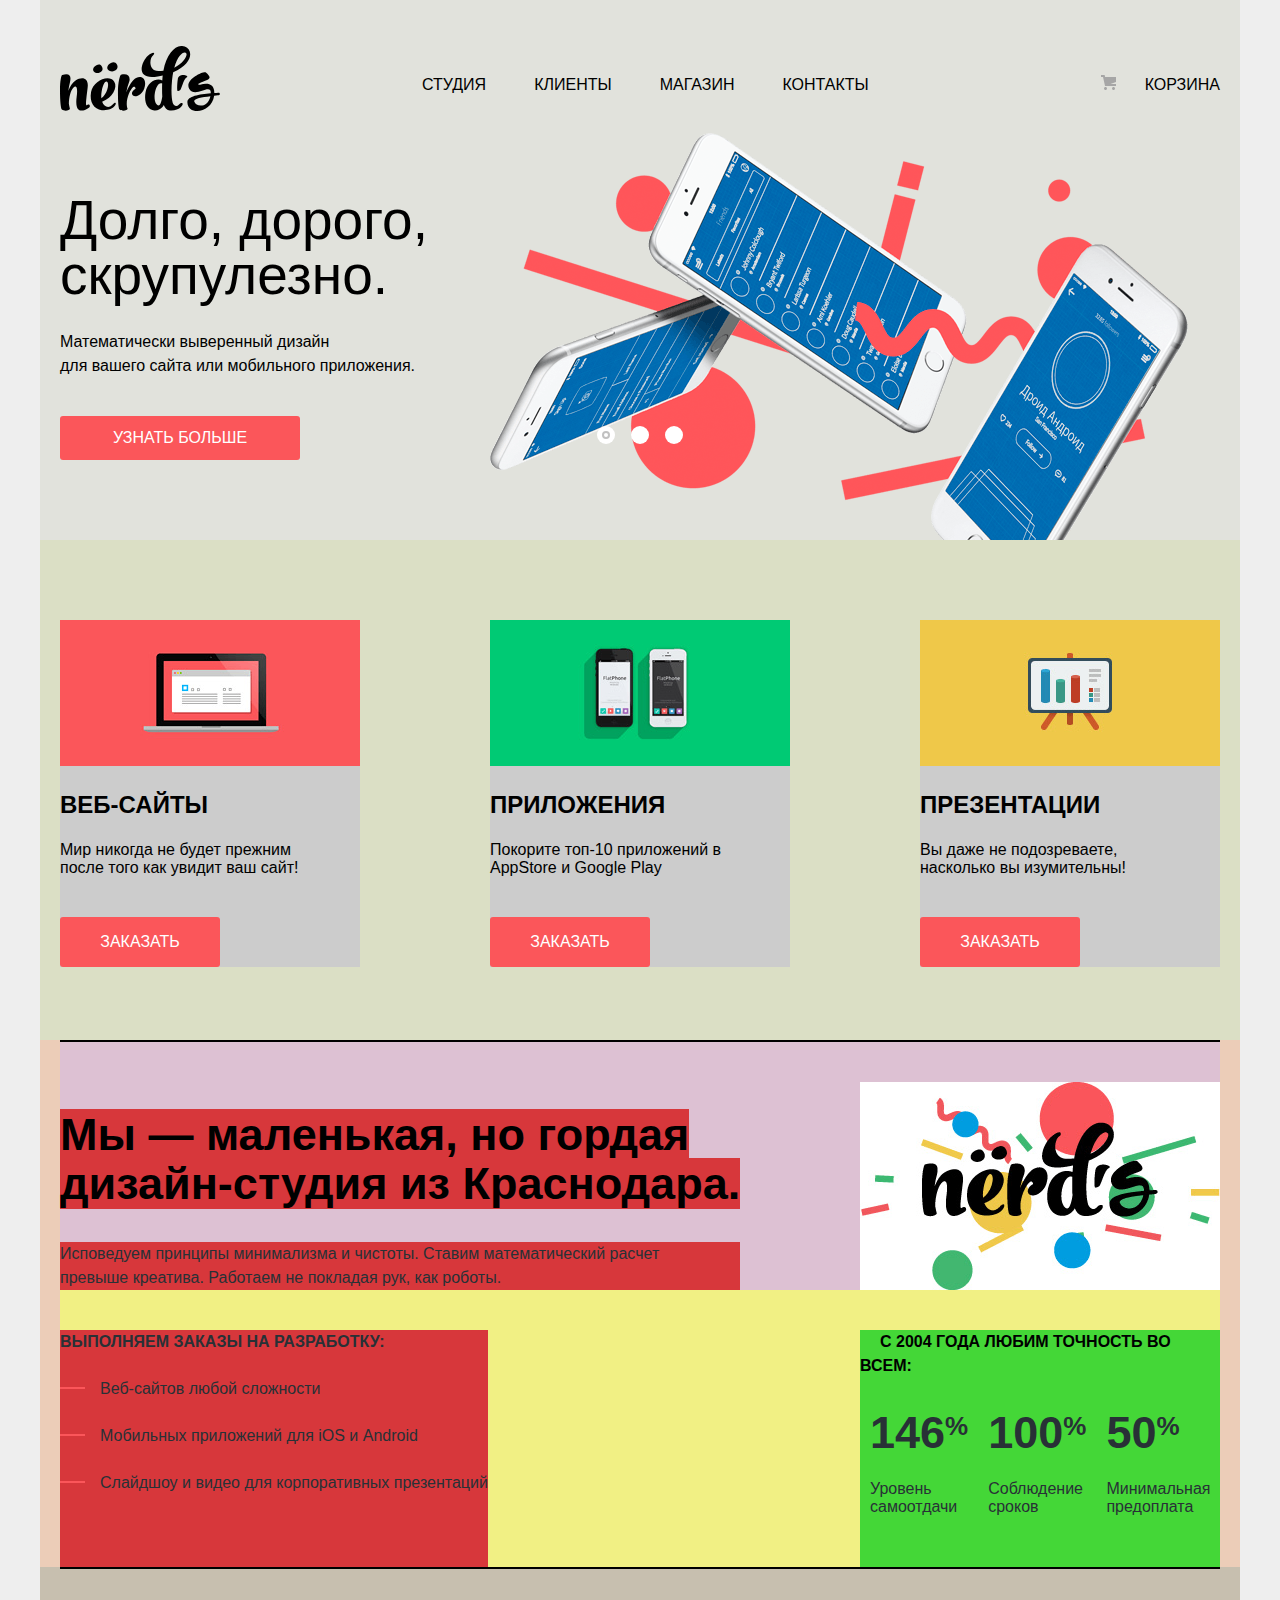
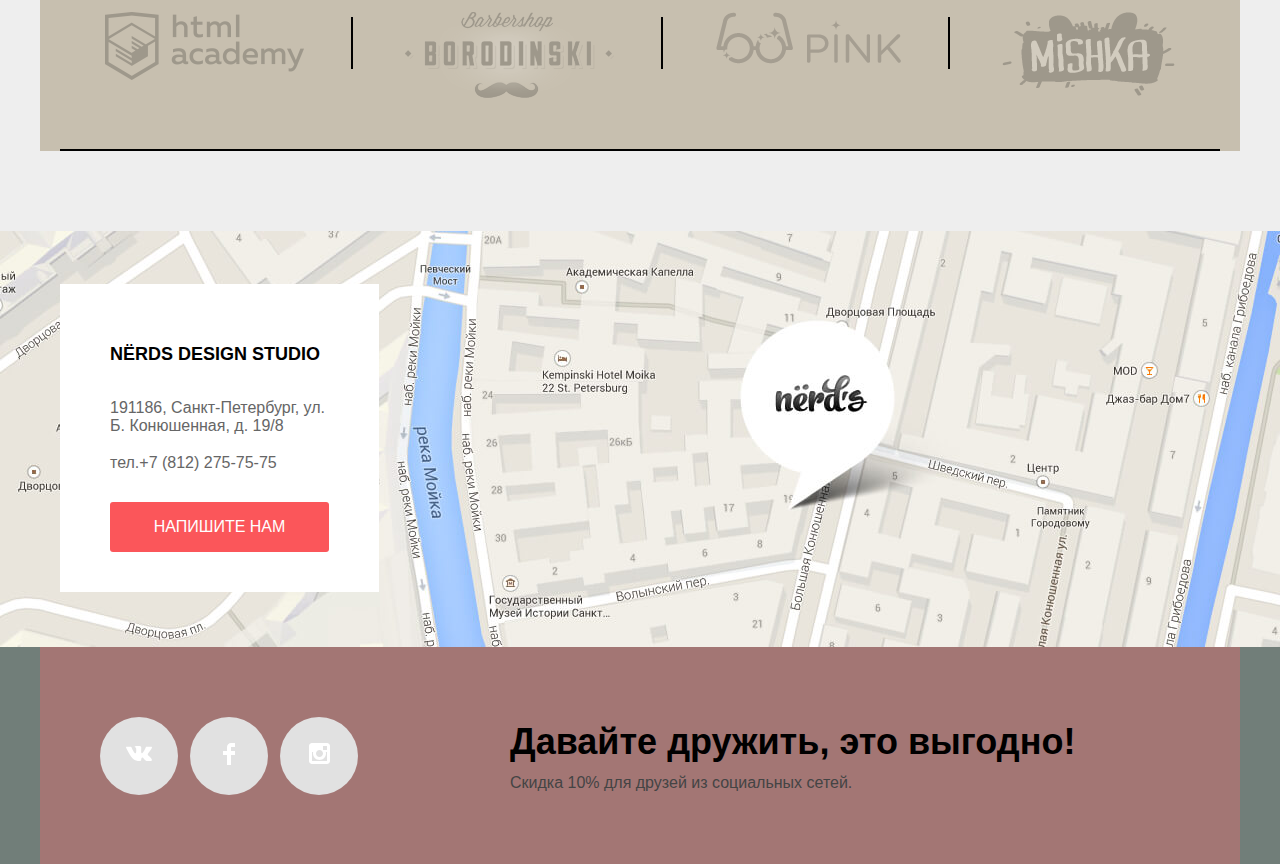
==== commit 11b9f194: "Footer" ====
--- a/index.html
+++ b/index.html
@@ -214,7 +214,7 @@
 					</li>
 				</ul>
 				<div class="main-footer__text">
-					<p><b>Давайте дружить, это выгодно!</b></p>
+					<b>Давайте дружить, это выгодно!</b>
 					<p>Скидка 10% для друзей из социальных сетей.</p>
 				</div>
 			</div>
--- a/css/style.css
+++ b/css/style.css
@@ -616,11 +616,11 @@
 	padding: 0 20px;
 	box-sizing: border-box;
 	display: flex;
-	justify-content: space-between;
+	/* justify-content: space-between; */
 }
 
 .social-battons {
-	margin: 69px 0 0;
+	margin: 70px 0 0;
 	display: flex; 
 }
 
@@ -635,3 +635,21 @@
 	justify-content: center;
 }
 
+.main-footer__text {
+	margin: 75px 0 0 140px;
+}
+
+.main-footer__text b {
+	font-size: 36px;
+	font-weight: bold;
+	line-height: 40px;
+}
+
+.main-footer__text p {
+	margin-top: 10px;
+	line-height: 22px;
+	color: #444444;
+}
+
+
+
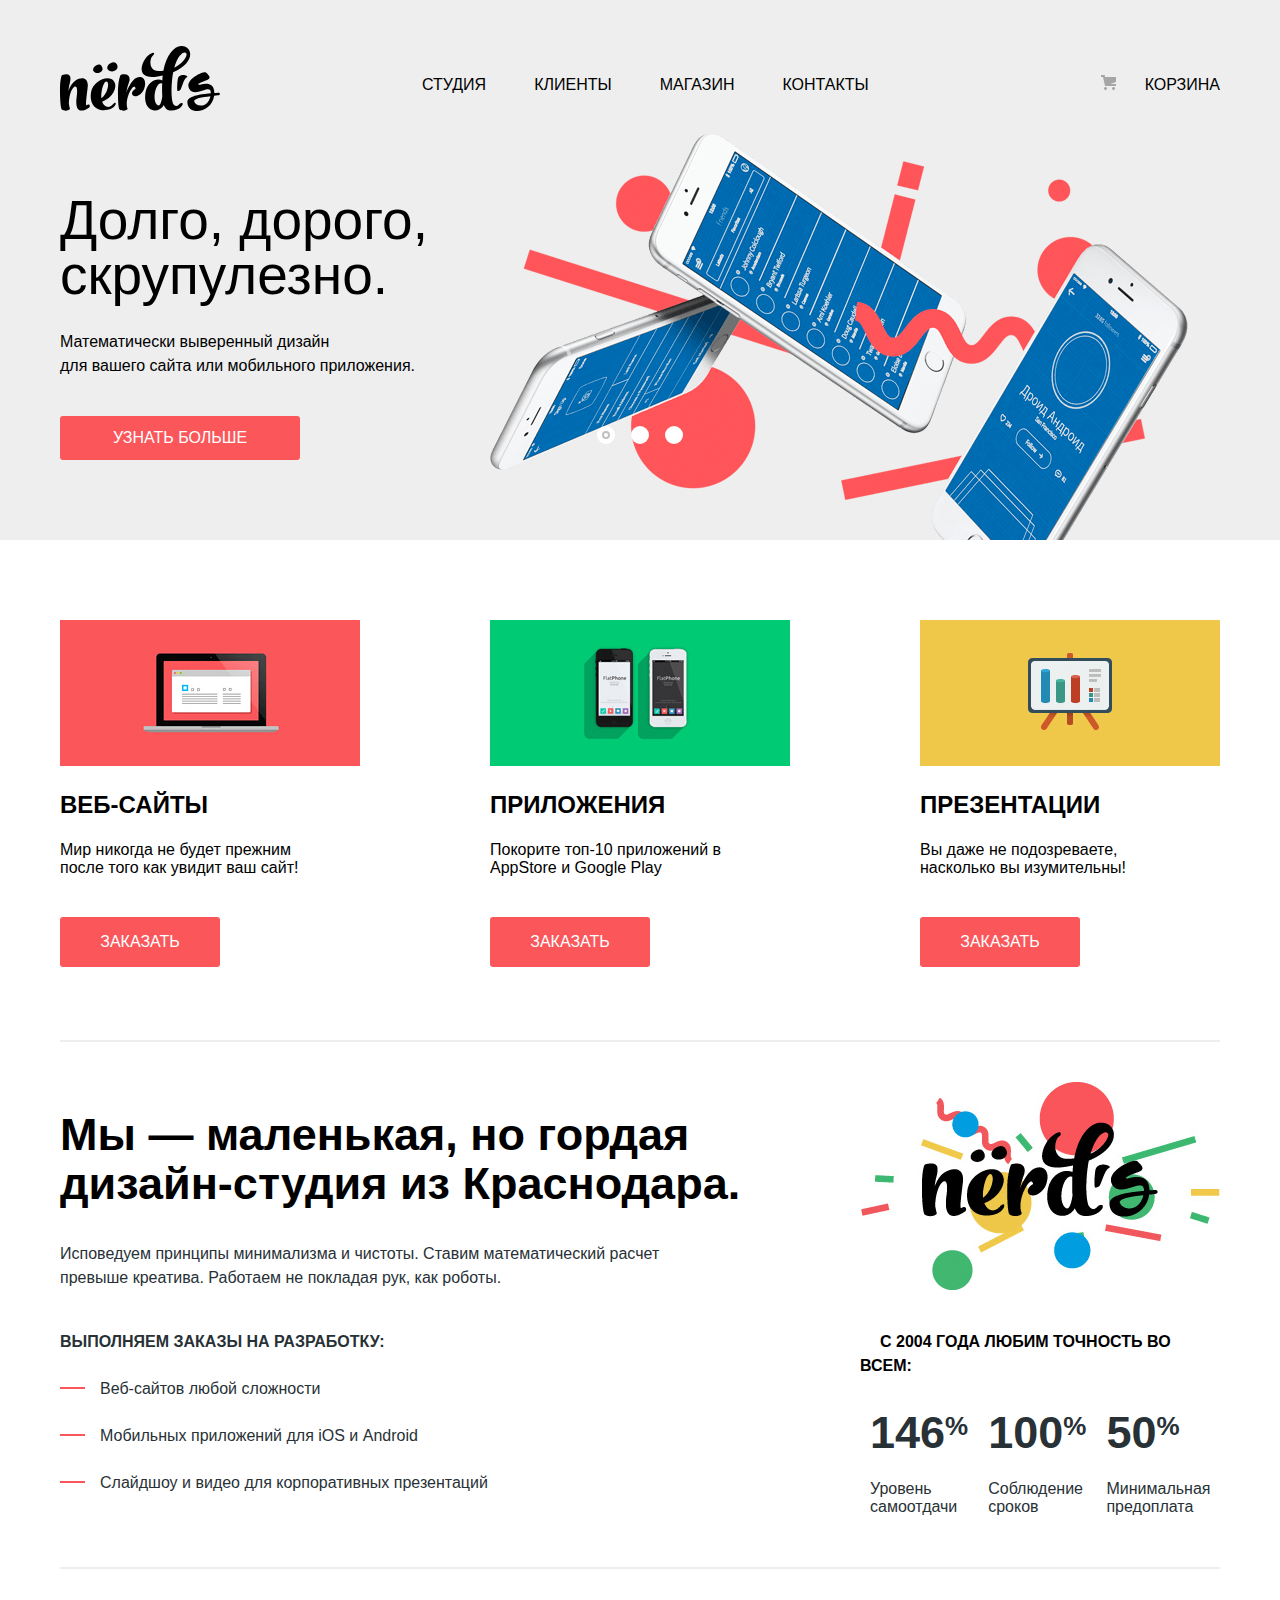
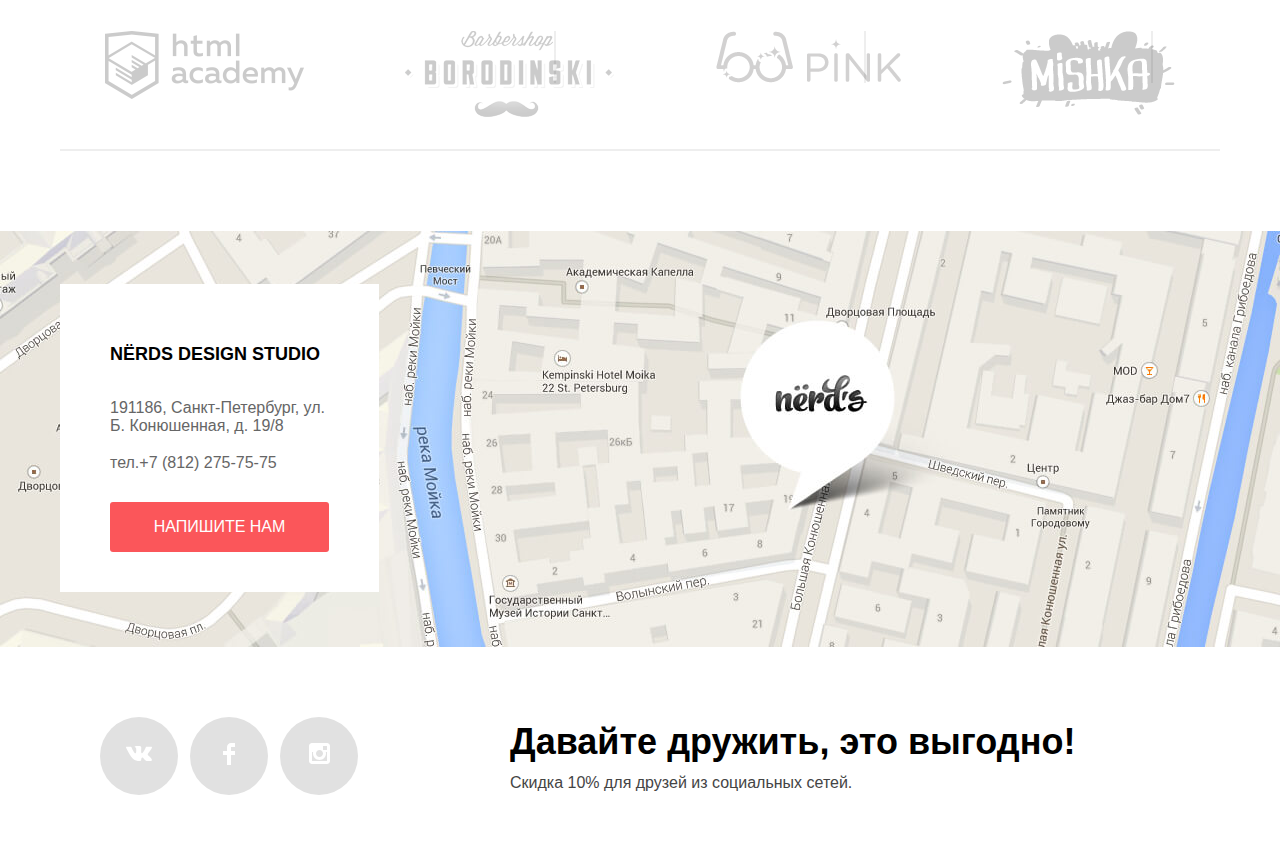
==== commit 5f33b365: "Правка№01" ====
--- a/index.html
+++ b/index.html
@@ -88,19 +88,19 @@
 					<li class="services__item services__item-1">
 						<h3>Веб-сайты</h3>
 						<p>Мир никогда не будет прежним</br> после того как увидит ваш сайт!</p>
-						<button type="button" name="order">Заказать</button>
+						<button class="services__button button" type="button" name="order">Заказать</button>
 					</li>
 					<!-- services__item-2 -->
 					<li class="services__item services__item-2">
 						<h3>Приложения</h3>
 						<p>Покорите топ-10 приложений в AppStore и Google Play</p>
-						<button type="button" name="order">Заказать</button>
+						<button class="services__button button" type="button" name="order">Заказать</button>
 					</li>
 					<!-- services__item-3 -->
 					<li class="services__item services__item-3">
 						<h3>Презентации</h3>
 						<p>Вы даже не подозреваете,</br> насколько вы изумительны!</p>
-						<button type="button" name="order">Заказать</button>
+						<button class="services__button button" type="button" name="order">Заказать</button>
 					</li>
 				</ul>
 			</section>
@@ -181,7 +181,7 @@
 						<p class="contacts-phone">
 							тел.+7 (812) 275-75-75
 						</p>
-						<button type="button" name="order">Напишите нам</button>
+						<button class="contacts__button button" type="button" name="order">Напишите нам</button>
 					</div>
 				</div>
 			</section>
--- a/css/style.css
+++ b/css/style.css
@@ -31,40 +31,52 @@
 	height: 100%;
 }
 
+/* ===== Button ===== */
+.button {
+	display: block;
+
+	font-size: 16px;
+  line-height: 18px;
+  color: #ffffff;
+  text-transform: uppercase;
+  text-align: center;
+	text-decoration: none;
+
+	background-color: #FB565A;
+  border-radius: 3px;
+  border: none;
+}
+
+
 /* ===== HEADER ===== */
 .main-header {
+	max-width: 1440px;
+	margin: 0 auto;
+	display: flex;
 	background-color: #eeeeee;
-	max-width: 1440px;
-	/* min-height: 115px; */
-	margin: 0 auto;
-	display: flex;
-	/* position: relative; */
 }
 
 /* ----- Main-navigation ----- */
 .main-nav-container {
-	background-color: rgba(218, 219, 210, 0.637);
+	position: relative;
 	width: 1200px;
 	height: 115px;
 	margin: 0 auto;
-	position: relative;
 	padding: 0 20px;
 	box-sizing: border-box;
+	background-color: #eeeeee;
 }
 
 .main-nav {
-	/* background-color: rgba(222, 184, 135, 0.596); */
-	/* width: 1160px; */
-	height: 115px;
 	display: flex; 
 	align-items: flex-end;
-}
-
+	height: 115px;
+}
 
 .main-nav__list {
+	display: flex;
 	margin: 0 0 0 154px;
 	padding: 0;
-	display: flex;
 }
 
 .main-nav__item, 
@@ -75,7 +87,6 @@
 .main-nav__item  a {
 	padding-left: 48px;
 }
-
 
 .main-nav__item a,  
 .shopcart {
@@ -100,14 +111,13 @@
 
 /* ===== MAIN ===== */
 main {
-	background-color: #eeeeee;
 	max-width: 1440px;
 	margin: 0 auto;
 }
 
 /* ===== Slider ===== */
 .slider-container {
-	background-color: rgba(218, 219, 210, 0.637);
+	/* background-color: rgba(218, 219, 210, 0.637); */
 	width: 1200px;
 	margin: 0 auto;
 	padding: 0 20px;
@@ -115,8 +125,8 @@
 }
 
 .slider {
+	position: relative;
 	background-color: #eeeeee;
-	position: relative;
 }
 
 .slider-controls {
@@ -145,17 +155,13 @@
 
 .slider-controls label::after {
 	content: "";
-
 	position: absolute;
 	top: 8px;
 	left: 8px;
 	z-index: 1;
-
 	width: 18px;
 	height: 18px;
-
 	background: #ffff;
-
 	border-radius: 50%;
 }
 
@@ -220,7 +226,6 @@
 	max-width: 600px;
 	margin: 0;
 	margin-bottom: 27px;
-
 	font-size: 55px;
   line-height: 55px;
   font-weight: 500;
@@ -232,22 +237,10 @@
 	margin-bottom: 38px;
 	line-height: 24px;
 }
-
-.button {
-	display: block;
+/* ========================== Button */
+.slider__button {
   width: 240px;
 	padding: 13px 0;
-	
-	font-size: 16px;
-  line-height: 18px;
-  color: #ffffff;
-  text-transform: uppercase;
-  text-align: center;
-	text-decoration: none;
-	
-	background-color: #FB565A;
-  border-radius: 3px;
-  border: none;
 }
 
 .button:hover,
@@ -263,7 +256,6 @@
 
 /* ===== Services ====== */
 .services {
-	background-color: #dbdfc5;
 	width: 1200px;
 	height: 500px;
 	margin: 0 auto;
@@ -279,10 +271,8 @@
 }
 
 .services__item {
-	background-color: #cccccc;
 	width: 300px;
 	height: 347px;
-	/* margin: 0 auto; */
 }
 
 .services__item-1 {
@@ -300,56 +290,42 @@
 }
 
 .services__item h3 {
-	/* background-color: #d7373b; */
 	margin: 170px 0 0;
-
+	font-size: 24px;
+	font-weight: bold;
+	line-height: 30px;
 	text-transform: uppercase;
-	font-size: 24px;
-	line-height: 30px;
-	font-weight: bold;
 }
 
 .services__item p {
-	/* background-color: #e74246; */
 	margin: 21px 0 0;
 }
-.services__item button {
+
+.services__button {
 	width: 160px;
 	height: 50px;
-
 	margin: 39px 0 0;
-
-	font-size: 16px;
-	line-height: 18px;
-	color: #ffffff;
-	text-transform: uppercase;
-	text-align: center;
-	text-decoration: none;
-
-	background-color: #FB565A;
-	border-radius: 3px;
-	border: none;
 }
 
 
 /* ===== Features ===== */
 .features {
-	background-color: rgba(235, 192, 163, 0.712);
+	/* background-color: rgba(235, 192, 163, 0.712); */
+	position: relative;
 	width: 1200px;
 	height: 527px;
 	margin: 0 auto;
 	padding: 0 20px;
 	box-sizing: border-box;
-	position: relative;
 }
 
 .features::after {
 	content: '';
+	position: absolute;
+	top: 0;
 	width: 1160px;
 	height: 2px;
-	top: 0;
-	background-color: #000000;
-	position: absolute; 
+	background-color: #eeeeee;
 }
 
 .features li {
@@ -359,26 +335,24 @@
 
 /* ----- features-top ----- */
 .features-top {
-	background-color: #cab2f771;
+	/* background-color: #cab2f771; */
+	display: flex;
+	justify-content: space-between;
 	width: 100%;
 	height: 250px;
-	display: flex;
-	justify-content: space-between;
-	
 }
 
 .features-top__text {
 	margin: 70px 0 0;
 }
+
 .features-top__title {
-	background-color: #d7373b;
 	font-family: "Roboto Medium", sans-serif;
 	font-size: 45px;
 	line-height: 49px;
 }
 
 .features-top p {
-	background-color: #d7373b;
 	margin: 34px 0 0;
 	line-height: 24px;
 	color: #283136;
@@ -392,26 +366,25 @@
 
 /* ----- features-bottom ----- */
 .features-bottom {
-	background-color: #f1f084;
+	/* background-color: #f1f084; */
+	display: flex;
+	justify-content: space-between;
 	width: 100%;
 	height: 237px;
-	/* height: 160px; */
 	padding: 40px 0 0;
-	display: flex;
-	justify-content: space-between;
 }
 
 .features-bottom__title {
-	text-transform: uppercase;
 	font-weight: 700;
 	line-height: 24px;
+	text-transform: uppercase;
 	color: #000000;
 }
 
 .features-bottom__list1 {
+	/* background-color: #d7373b; */
 	margin: 0;
 	padding: 0;
-	background-color: #d7373b;
 }
 
 .features-bottom__list1 span {
@@ -430,21 +403,20 @@
 
 .features-bottom__item:before  {
 	content: '';
+	position: absolute;
+	right: 100%;
 	width: 25px;
 	height: 2px;
-	position: absolute;
-	right: 100%;
 	margin-top: 10px; 
 	margin-right: 15px;
 	background-color: #FB565A;
 } 
 
- 
 .features-bottom__list2 {
-	background-color: #44d737;
+	/* background-color: #44d737; */
+	width: 360px;
 	margin: 0;
 	padding: 0;
-	width: 360px;
 }
 
 .features-bottom__list2 .title-list2 {
@@ -458,6 +430,7 @@
 .features-bottom__list2-sublist {
 	margin: 50px 0 0 -30px;
 }
+
 .features-bottom__list2-sublist span {
 	font-size: 45px;
 	font-weight: 700;
@@ -474,55 +447,56 @@
 }
 
 .features-bottom__list2-sublist p {
+	margin: 25px 0 0;
+	line-height: 18px;
 	color: #283136;
-	line-height: 18px;
-	margin: 25px 0 0;
 }
 
 /* ===== Clients ===== */
 .clients {
-	background-color: #c0b7a5dc;
+	/* background-color: #c0b7a5dc; */
+	position: relative;
 	width: 1200px;
 	height: 184px;
 	margin: 0 auto;
 	padding: 0 20px;
 	box-sizing: border-box;
-	position: relative;
 }
 
 .clients::after {
 	content: '';
+	position: absolute; 
+	top: 0;
 	width: 1160px;
 	height: 2px;
-	top: 0;
-	background-color: #000000;
-	position: absolute; 
+	background-color: #eeeeee;
 }
 
 .clients::before {
 	content: '';
+	position: absolute; 
+	bottom: 0;
 	width: 1160px;
 	height: 2px;
-	bottom: 0;
-	background-color: #000000;
+	background-color: #eeeeee;
+}
+
+.clients___list {
+	position: relative;
+	display: flex;
+	justify-content: space-between;
+	margin: 0;
+	padding: 64px 45px 0;
+}
+
+.client__items::after {
+	content: '';
 	position: absolute; 
-}
-
-.clients___list {
-	padding: 45px 45px 0;
-	margin: 0;
-	display: flex;
-	justify-content: space-between;
-	position: relative;
-}
-
-.client__items::after {
-	background-color: #000000;
-	content: '';
+	top: 0;
 	width: 2px;
 	height: 52px;
-	position: absolute; 
-	margin: 5px 0 0 47px;
+	margin: 64px 0 0 250px;
+	background-color: #eeeeee;
 }
 
 .client__items:last-child::after {
@@ -536,7 +510,6 @@
 
 /* ===== Contacts ===== */
 .contacts {
-	/* background-color: #8ab886; */
 	max-width: 1440px;
 	min-height: 496px;
 	margin: 0 auto;
@@ -547,23 +520,20 @@
 }
 
 .contacts__container {
-	/* background-color: #d77f3752; */
 	width: 1200px;
 	height: 496px;
 	margin: 0 auto;
 	padding: 133px 20px 54px;
-	/* padding: 0 20px; */
 	box-sizing: border-box;
 }
 
 .contacts__info {
-	/* background-color: rgba(0, 0, 0, 0.0001); */
-	background-color: #ffffff;
 	width: 319px;
 	height: 308px;
 	padding: 55px 50px 47px;
+	box-sizing: border-box;
 	text-align: left;
-	box-sizing: border-box;
+	background-color: #ffffff;
 }
 
 .contacts__info h3 {
@@ -581,42 +551,29 @@
 	margin: 30px 0 18px;
 }
 
-.contacts__info button {
+.contacts__button {
 	width: 219px;
 	height: 50px;
-
-	margin: 14px 0 0;
-
-	font-size: 16px;
-	line-height: 18px;
-	color: #ffffff;
-	text-transform: uppercase;
-	text-align: center;
-	text-decoration: none;
-
-	background-color: #FB565A;
-	border-radius: 3px;
-	border: none;
+	margin: 30px 0 0;
 }
 
 
 /* ===== FOOTER ===== */
 .main-footer {
-	background-color: rgba(68, 85, 79, 0.76);
+	/* background-color: rgba(68, 85, 79, 0.76); */
 	max-width: 1440px;
 	min-height: 217px;
 	margin: 0 auto;
 }
 
 .main-footer__container {
-	background-color: #d66d6f80;
+	/* background-color: #d66d6f80; */
+	display: flex;
 	width: 1200px;
 	height: 217px;
 	margin: 0 auto;
 	padding: 0 20px;
 	box-sizing: border-box;
-	display: flex;
-	/* justify-content: space-between; */
 }
 
 .social-battons {
@@ -625,14 +582,14 @@
 }
 
 .social-battons li {
-	background-color: #E1E1E1;
-	width: 78px;
-	height: 78px;
-	border-radius: 50%; 
-	margin-right: 12px;
 	display: flex; 
 	align-items: center;
 	justify-content: center;
+	width: 78px;
+	height: 78px;
+	margin-right: 12px;
+	background-color: #E1E1E1;
+	border-radius: 50%; 
 }
 
 .main-footer__text {
